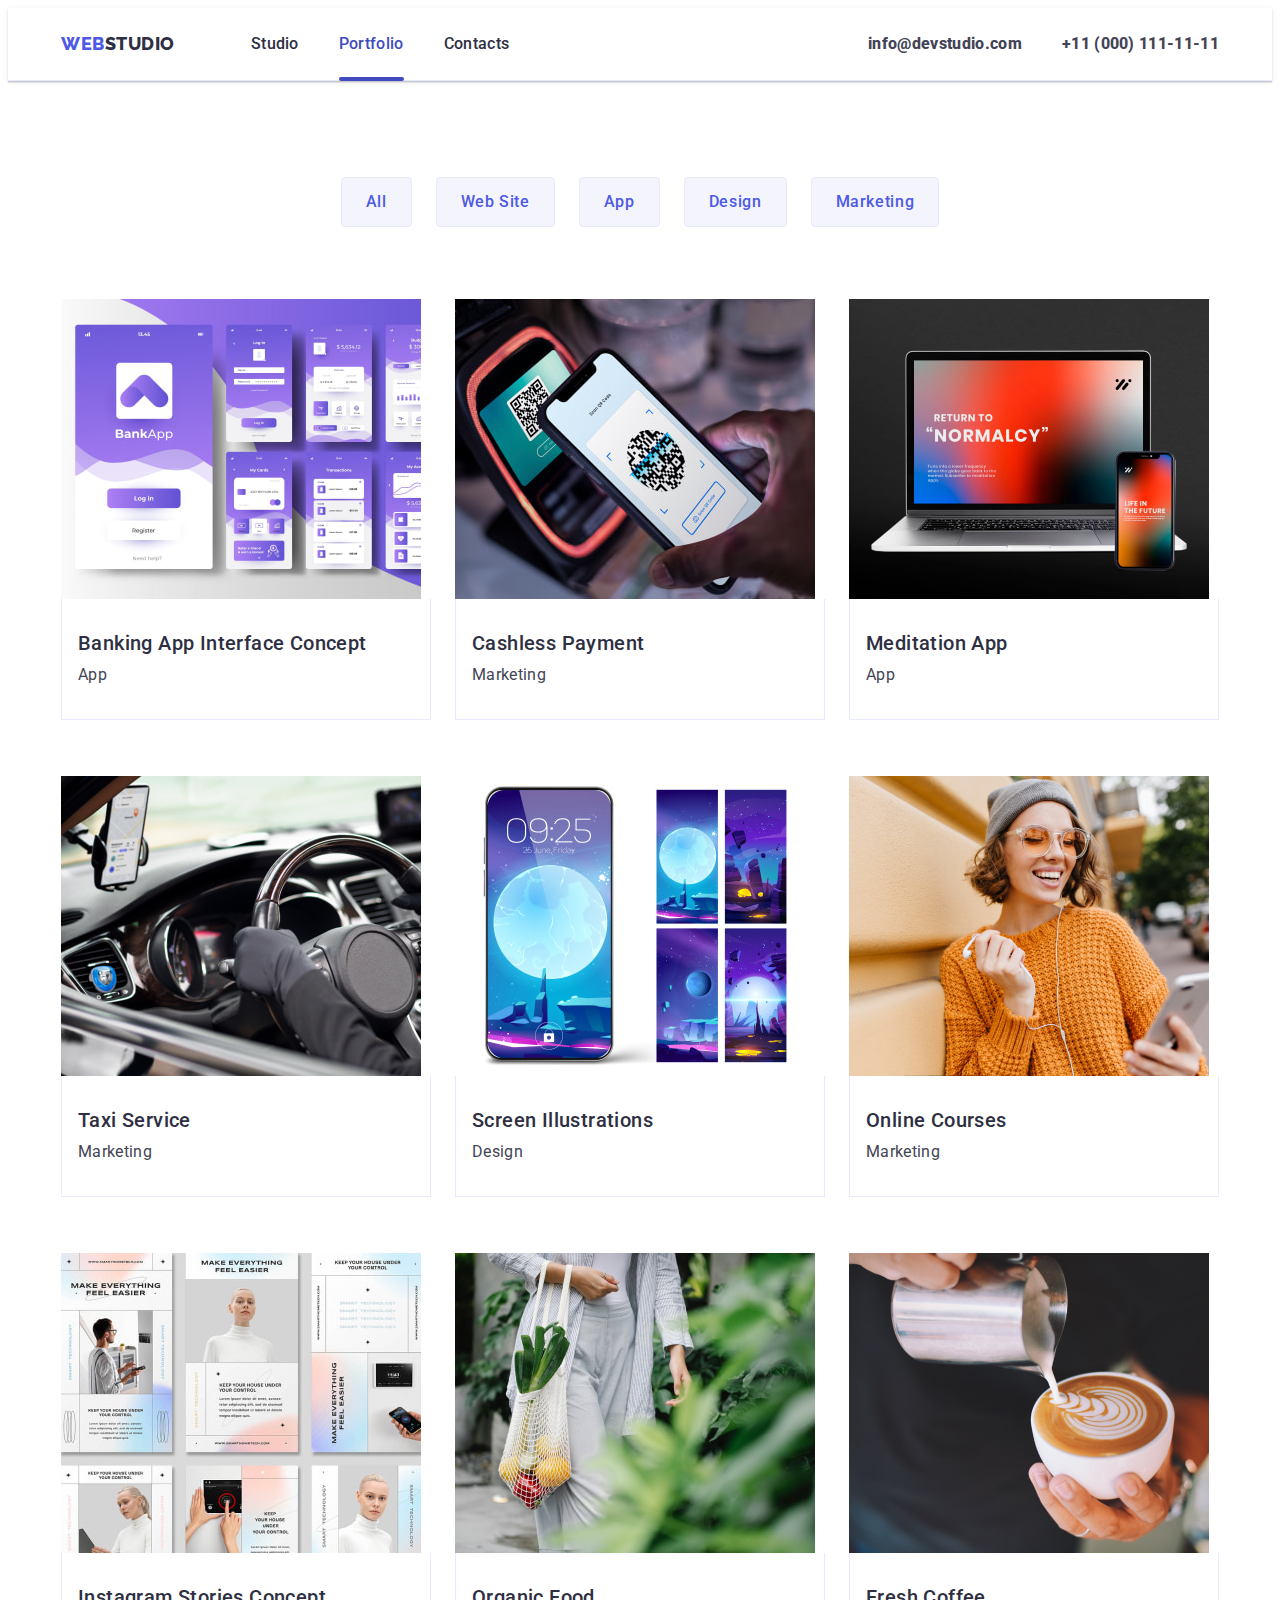
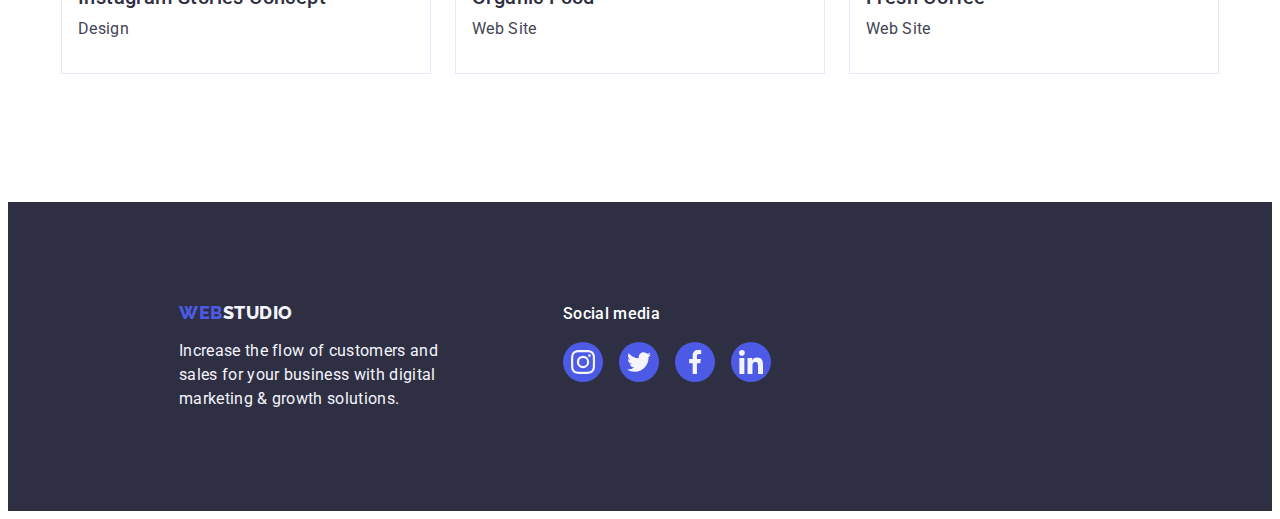
==== portfolio.html @ 024e352a "Initial commit" ====
<!DOCTYPE html>
<html lang="en">
  <head>
    <meta charset="UTF-8" />
    <meta name="viewport" content="width=device-width, initial-scale=1.0" />
    <title>Document</title>
    <link rel="preconnect" href="https://fonts.googleapis.com" />
    <link rel="preconnect" href="https://fonts.gstatic.com" crossorigin />
    <link
      href="https://fonts.googleapis.com/css2?family=Raleway:wght@800&family=Roboto:wght@400;500&display=swap"
      rel="stylesheet"
    />
    <link
      rel="stylesheet"
      href="https://cdnjs.cloudflare.com/ajax/libs/modern-normalize/2.0.0/modern-normalize.min.css"
      integrity="sha512-4xo8blKMVCiXpTaLzQSLSw3KFOVPWhm/TRtuPVc4WG6kUgjH6J03IBuG7JZPkcWMxJ5huwaBpOpnwYElP/m6wg=="
      crossorigin="anonymous"
      referrerpolicy="no-referrer"
    />
    <link rel="stylesheet" href="./css/styles.css" />
  </head>
  <body class="body-portfolio">
    <!--HEADER-->
    <header class="header">
      <div class="page container">
        <!--Навігація-->
        <nav class="navigation">
          <!--Логотип navigation-->
          <a class="logo link" href="./index.html"
            >WEB<span class="logo-two">Studio</span></a
          >
          <!--Список navigation-->
          <ul class="list header-list">
            <!--Перший пункт списку-->
            <li>
              <a class="guidance link" href="./index.html">Studio</a>
            </li>
            <!--Другий пункт списку-->
            <li>
              <a class="guidance current link" href="./portfolio.html"
                >Portfolio</a
              >
            </li>
            <!--Третій пункт списку-->
            <li>
              <a class="guidance link" href="">Contacts</a>
            </li>
          </ul>
        </nav>
        <!--Контактна інформація-->
        <address class="header-address">
          <!--Список address-->
          <ul class="list header-list">
            <!--Перший пункт списку-->
            <li>
              <a class="contacts-header link" href="mailto:info@devstudio.com"
                >info@devstudio.com</a
              >
            </li>
            <!--Другий пункт списку-->
            <li>
              <a class="contacts-header link" href="tel:+110001111111"
                >+11 (000) 111-11-11</a
              >
            </li>
          </ul>
        </address>
      </div>
    </header>
    <!--MAIN-->
    <main>
      <section class="first-section">
        <div class="container">
          <!--Перший елемент секції в MAIN-->
          <h1 class="visually-hidden">Portfolio</h1>
          <!--Перший список (Другий елемент)-->
          <ul class="list-item list">
            <li class="list-item-button">
              <button type="button" class="main-button-portfolio">All</button>
            </li>
            <li class="list-item-button">
              <button type="button" class="main-button-portfolio">
                Web Site
              </button>
            </li>
            <li class="list-item-button">
              <button type="button" class="main-button-portfolio">App</button>
            </li>
            <li class="list-item-button">
              <button type="button" class="main-button-portfolio">
                Design
              </button>
            </li>
            <li class="list-item-button">
              <button type="button" class="main-button-portfolio">
                Marketing
              </button>
            </li>
          </ul>
          <!--Другий список (Третій елемент)-->
          <ul class="list-page list">
            <!--Перший пункт списку-->
            <li class="items-page">
              <a href="" class="link link-items">
                <div class="items-page-container">
                  <img
                    src="./images/images/img8.jpg"
                    alt="Banking App Interface Concept"
                    width="360"
                  />
                  <p class="items-page-paragraph">
                    14 Stylish and User-Friendly App Design Concepts · Task
                    Manager App · Calorie Tracker App · Exotic Fruit Ecommerce
                    App · Cloud Storage App
                  </p>
                </div>
                <div class="holder">
                  <h2 class="project-text">Banking App Interface Concept</h2>
                  <p class="project-card-text">App</p>
                </div>
              </a>
            </li>
            <!--Другий пункт списку-->
            <li class="items-page">
              <a href="" class="link link-items">
                <div class="items-page-container">
                  <img
                    src="./images/images/img9.jpg"
                    alt="Cashless Payment"
                    width="360"
                  />
                  <p class="items-page-paragraph">
                    14 Stylish and User-Friendly App Design Concepts · Task
                    Manager App · Calorie Tracker App · Exotic Fruit Ecommerce
                    App · Cloud Storage App
                  </p>
                </div>
                <div class="holder">
                  <h2 class="project-text">Cashless Payment</h2>
                  <p class="project-card-text">Marketing</p>
                </div>
              </a>
            </li>
            <!--Третій пункт списку-->
            <li class="items-page">
              <a href="" class="link link-items">
                <div class="items-page-container">
                  <img
                    src="./images/images/img10.jpg"
                    alt="Meditation App"
                    width="360"
                  />
                  <p class="items-page-paragraph">
                    14 Stylish and User-Friendly App Design Concepts · Task
                    Manager App · Calorie Tracker App · Exotic Fruit Ecommerce
                    App · Cloud Storage App
                  </p>
                </div>
                <div class="holder">
                  <h2 class="project-text">Meditation App</h2>
                  <p class="project-card-text">App</p>
                </div>
              </a>
            </li>
            <!--Четвертий пункт списку-->
            <li class="items-page">
              <a href="" class="link link-items">
                <div class="items-page-container">
                  <img
                    src="./images/images/img11.jpg"
                    alt="Taxi Service"
                    width="360"
                  />
                  <p class="items-page-paragraph">
                    14 Stylish and User-Friendly App Design Concepts · Task
                    Manager App · Calorie Tracker App · Exotic Fruit Ecommerce
                    App · Cloud Storage App
                  </p>
                </div>
                <div class="holder">
                  <h2 class="project-text">Taxi Service</h2>
                  <p class="project-card-text">Marketing</p>
                </div>
              </a>
            </li>
            <!--П'ятий пункт списку-->
            <li class="items-page">
              <a href="" class="link link-items">
                <div class="items-page-container">
                  <img
                    src="./images/images/img12.jpg"
                    alt="Screen Illustrations"
                    width="360"
                  />
                  <p class="items-page-paragraph">
                    14 Stylish and User-Friendly App Design Concepts · Task
                    Manager App · Calorie Tracker App · Exotic Fruit Ecommerce
                    App · Cloud Storage App
                  </p>
                </div>
                <div class="holder">
                  <h2 class="project-text">Screen Illustrations</h2>
                  <p class="project-card-text">Design</p>
                </div>
              </a>
            </li>
            <!--Шостий пункт списку-->
            <li class="items-page">
              <a href="" class="link link-items">
                <div class="items-page-container">
                  <img
                    src="./images/images/img13.jpg"
                    alt="Online Courses"
                    width="360"
                  />
                  <p class="items-page-paragraph">
                    14 Stylish and User-Friendly App Design Concepts · Task
                    Manager App · Calorie Tracker App · Exotic Fruit Ecommerce
                    App · Cloud Storage App
                  </p>
                </div>
                <div class="holder">
                  <h2 class="project-text">Online Courses</h2>
                  <p class="project-card-text">Marketing</p>
                </div>
              </a>
            </li>
            <!--Сьомий пункт списку-->
            <li class="items-page">
              <a href="" class="link link-items">
                <div class="items-page-container">
                  <img
                    src="./images/images/img14.jpg"
                    alt="Instagram Stories Concept"
                    width="360"
                  />
                  <p class="items-page-paragraph">
                    14 Stylish and User-Friendly App Design Concepts · Task
                    Manager App · Calorie Tracker App · Exotic Fruit Ecommerce
                    App · Cloud Storage App
                  </p>
                </div>
                <div class="holder">
                  <h2 class="project-text">Instagram Stories Concept</h2>
                  <p class="project-card-text">Design</p>
                </div>
              </a>
            </li>
            <!--Восьмий пункт списку-->
            <li class="items-page">
              <a href="" class="link link-items">
                <div class="items-page-container">
                  <img
                    src="./images/images/img15.jpg"
                    alt="Organic Food"
                    width="360"
                  />
                  <p class="items-page-paragraph">
                    14 Stylish and User-Friendly App Design Concepts · Task
                    Manager App · Calorie Tracker App · Exotic Fruit Ecommerce
                    App · Cloud Storage App
                  </p>
                </div>
                <div class="holder">
                  <h2 class="project-text">Organic Food</h2>
                  <p class="project-card-text">Web Site</p>
                </div>
              </a>
            </li>
            <!--Дев'ятий пункт списку-->
            <li class="items-page">
              <a href="" class="link link-items">
                <div class="items-page-container">
                  <img
                    src="./images/images/img16.jpg"
                    alt="the process of making coffee"
                    width="360"
                  />
                  <p class="items-page-paragraph">
                    14 Stylish and User-Friendly App Design Concepts · Task
                    Manager App · Calorie Tracker App · Exotic Fruit Ecommerce
                    App · Cloud Storage App
                  </p>
                </div>
                <div class="holder">
                  <h2 class="project-text">Fresh Coffee</h2>
                  <p class="project-card-text">Web Site</p>
                </div>
              </a>
            </li>
          </ul>
        </div>
      </section>
    </main>
    <!--FOOTER-->
    <footer class="footer-dark-bg">
      <div class="container footer-container">
        <div class="two-footer-container">
          <a class="logo-web link" href="./index.html"
            >WEB<span class="logo-studio">Studio</span></a
          >
          <p class="footer-dark-bg-text">
            Increase the flow of customers and sales for your business with
            digital marketing & growth solutions.
          </p>
        </div>
        <div class="footer-container-icons">
          <p class="footer-text">Social media</p>
          <ul class="list footer-list">
            <li class="footer-items-icons">
              <a class="footer-link" href="https://www.instagram.com/">
                <svg class="footer-icons" width="24" height="24">
                  <use href="./images/icons.svg#icon-instagram-2"></use>
                </svg>
              </a>
            </li>
            <li class="footer-items-icons">
              <a class="footer-link" href="https://twitter.com/">
                <svg class="footer-icons" width="24" height="24">
                  <use href="./images/icons.svg#icon-twitter-2"></use>
                </svg>
              </a>
            </li>
            <li class="footer-items-icons">
              <a class="footer-link" href="https://www.facebook.com/">
                <svg class="footer-icons" width="24" height="24">
                  <use href="./images/icons.svg#icon-facebook-2"></use>
                </svg>
              </a>
            </li>
            <li class="footer-items-icons">
              <a class="footer-link" href="https://www.linkedin.com/">
                <svg class="footer-icons" width="24" height="24">
                  <use href="./images/icons.svg#icon-linkedin-2"></use>
                </svg>
              </a>
            </li>
          </ul>
        </div>
      </div>
    </footer>
  </body>
</html>
---- css/styles.css ----
body {
  background-color: #ffffff;
}

:root {
  --brand-color: #ffffff;
}

p {
  font-family: "Roboto";
  font-style: normal;
  font-weight: 400;
}

p,
h1,
h2,
h3,
h4,
h5,
h6 {
  margin: 0;
}

/*header*/
header {
  background: var(--white, #fff);
  flex-shrink: 0;
  font-family: "Roboto", sans-serif;
  font-weight: 800;
  font-size: 18px;
  line-height: 1.17;
  letter-spacing: 0.03em;
  border-bottom: 1px solid #e7e9fc;
  box-shadow: 0px 2px 1px rgba(46, 47, 66, 0.08),
    0px 1px 1px rgba(46, 47, 66, 0.16), 0px 1px 6px rgba(46, 47, 66, 0.08);
  display: flex;
}

.container {
  width: 1158px;
  margin: 0 auto;
  padding: 0 15px;
}

.page {
  display: flex;
  align-items: center;
  justify-content: space-between;
}

.navigation {
  display: flex;
  align-items: center;
}

.link {
  text-decoration: none;
}

/*.link:hover,
.link:focus {
  color: #404bbf;
}*/

.logo {
  color: #4d5ae5;
  text-transform: uppercase;
  font-family: "Raleway", sans-serif;
  font-weight: 800;
  font-size: 18px;
  line-height: 1.17;
  letter-spacing: 0.03em;
  display: flex;
  margin-right: 76px;
}

.logo:root {
  color: #4d5ae5;
}

.logo-two {
  color: #2e2f42;
}

.list {
  list-style: none;
  margin: 0;
  padding: 0;
}

.header-list {
  display: flex;
  gap: 40px;
}

.guidance {
  color: #2e2f42;
  font-weight: 500;
  font-size: 16px;
  line-height: 1.5;
  letter-spacing: 0.02em;
  display: block;
  padding: 24px 0;
  position: relative;
  transition: color 250ms cubic-bezier(0.4, 0, 0.2, 1);
}

.guidance:hover,
.guidance:focus,
.contacts:hover,
.contacts:focus,
.link:hover,
.link:focus,
.guidance.current {
  color: #404bbf;
}

.guidance::after {
  content: "";
  position: absolute;
  left: 0;
  bottom: -1px;
  transform: scaleX(0);
  width: 100%;
  height: 4px;
  background-color: #404bbf;
  border-radius: 2px;
}

.guidance:hover:after,
.guidance:focus:after,
.guidance.current:after {
  transform: scaleX(1);
}

.header-address {
  font-style: normal;
}

.contacts {
  color: #434455;
  font-family: Roboto;
  font-size: 16px;
  font-style: normal;
  font-weight: 400;
  line-height: 1.5;
  letter-spacing: 0.02em;
}

.contacts:root {
  color: #434455;
}

/*main*/
/*Перша секція основного контенту*/

img {
  display: block;
}

.dark-bg {
  max-width: 1440px;
  background: var(--navyblue, #2e2f42);
  flex-shrink: 0;
  padding: 188px 0;
  margin: 0 auto;
  background-image: linear-gradient(
      rgba(46, 47, 66, 0.7),
      rgba(46, 47, 66, 0.7)
    ),
    url(../images/images/people-office1.jpg);
  background-size: cover;
  background-repeat: no-repeat;
  background-position: center;
}

.visually-hidden {
  position: absolute;
  width: 1px;
  height: 1px;
  margin: -1px;
  border: 0;
  padding: 0;
  white-space: nowrap;
  clip-path: inset(100%);
  clip: rect(0 0 0 0);
  overflow: hidden;
}

.main-text {
  max-width: 496px;
  height: 120px;
  margin-left: auto;
  margin-right: auto;
  color: var(--white, #ffffff);
  text-align: center;
  font-family: Roboto;
  font-size: 56px;
  font-style: normal;
  font-weight: 700;
  line-height: 1.07;
  letter-spacing: 0.02em;
}

.main-button {
  background: #4d5ae5;
  font-family: "Roboto", sans-serif;
  font-weight: 500;
  font-size: 16px;
  line-height: 1.5;
  letter-spacing: 0.04em;
  color: #ffffff;
  cursor: pointer;
  display: block;
  text-align: center;
  min-width: 169px;
  height: 56px;
  border: none;
  border-radius: 4px;
  margin: 0 auto;
  transition: background-color 250ms cubic-bezier(0.4, 0, 0.2, 1);
}

.main-button:hover,
.main-button:focus {
  background-color: #404bbf;
}

/*Друга секція основного контенту*/

.two-section {
  padding: 120px 0;
}

.two-section .list {
  display: flex;
  gap: 24px;
  padding: 0;
}

.logo-icons {
  width: 64px;
  height: 64px;
  flex-shrink: 0;
}

.two-section-items {
  width: calc((100% - 72px) / 4);
}

.two-section-items-icons {
  width: 264px;
  height: 112px;
  flex-shrink: 0;
  border-radius: 4px;
  background: var(--cloud, #f4f4fd);
  display: flex;
  align-items: center;
  justify-content: center;
  margin-bottom: 8px;
}

.main-second-section {
  color: var(--navyblue, #2e2f42);
  font-family: Roboto;
  font-size: 20px;
  font-style: normal;
  font-weight: 500;
  line-height: 1.2;
  letter-spacing: 0.02em;
  margin-bottom: 8px;
}

.main-second-section-text {
  color: var(--slate, #434455);
  font-family: Roboto;
  font-size: 16px;
  font-style: normal;
  font-weight: 400;
  line-height: 1.5;
  letter-spacing: 0.02em;
}

/*Третя секція основного контенту*/

.third-section {
  padding-bottom: 120px;
}

.third-section .list {
  display: flex;
  gap: 24px;
  padding: 0;
}

.third-section-items {
  width: calc((100% - 48px) / 3);
}

.main-page-text {
  color: var(--navyblue, #2e2f42);
  text-align: center;
  font-family: Roboto;
  font-size: 36px;
  font-style: normal;
  font-weight: 700;
  line-height: 1.11;
  letter-spacing: 0.02em;
  text-transform: capitalize;
  margin-bottom: 72px;
}

/*Четверта секція основного контенту*/

.fourth-section {
  background: var(--cloud, #f4f4fd);
  flex-shrink: 0;
  padding: 120px 0;
}

.fourth-section .list {
  display: flex;
  gap: 24px;
}

.fourth-section-items {
  padding-bottom: 0px;
  justify-content: center;
  background-color: #ffffff;
  width: calc((100%-72px) / 4);
  border-radius: 0px 0px 4px 4px;
  box-shadow: 0px 2px 1px 0px rgba(46, 47, 66, 0.08),
    0px 1px 1px 0px rgba(46, 47, 66, 0.16),
    0px 1px 6px 0px rgba(46, 47, 66, 0.08);
}

.fourth-section-container {
  padding: 32px 0;
}

.main-fourth-section {
  color: var(--navyblue, #2e2f42);
  text-align: center;
  font-family: Roboto;
  font-size: 20px;
  font-style: normal;
  font-weight: 500;
  line-height: 1.2;
  letter-spacing: 0.02em;
  margin-bottom: 8px;
}

.main-fourth-section-text {
  color: var(--slate, #434455);
  text-align: center;
  font-size: 16px;
  line-height: 1.5;
  letter-spacing: 0.02em;
}

.list-icons {
  display: flex;
  justify-content: center;
  align-items: center;
  gap: 24px;
  padding-left: 0;
}

.fourth-section-items-icons {
  width: 40px;
  height: 40px;
}

.fourth-section-social-networks {
  width: 100%;
  height: 100%;
  background-color: #4d5ae5;
  border-radius: 50%;
  display: flex;
  justify-content: center;
  align-items: center;
  transition: background-color 250ms cubic-bezier(0.4, 0, 0.2, 1);
}

.fourth-section-social-networks:hover,
.fourth-section-social-networks:focus {
  background-color: #404bbf;
}

.fourth-section-icons {
  fill: #f4f4fd;
}

/*П*ята секція*/

.five-section {
  padding-top: 120px;
  padding-bottom: 120px;
}

.five-section-main-text {
  letter-spacing: 0.72px;
  color: var(--navyblue, #2e2f42);
  text-align: center;
  font-family: Roboto;
  font-size: 36px;
  font-style: normal;
  font-weight: 700;
  line-height: 1.11; /* 111.111% */
  text-transform: capitalize;
  margin-bottom: 72px;
}

.five-section-main-text:root {
  color: #2e2f42;
}

.five-section-list {
  display: flex;
  justify-content: center;
  align-items: center;
  gap: 24px;
}

.five-section-link {
  width: 100%;
  height: 100%;
  border: 1px solid #8e8f99;
  border-radius: 4px;
  display: flex;
  align-items: center;
  justify-content: center;
  color: #8e8f99;
  transition: border-color 250ms cubic-bezier(0.4, 0, 0.2, 1),
    color 250ms cubic-bezier(0.4, 0, 0.2, 1);
}

.five-section-link:hover,
.five-section-link:focus {
  border-color: #404bbf;
  color: #404bbf;
}

.five-section-link:root {
  color: #8e8f99;
}

.five-section-items {
  width: calc((100% - 120px) / 6);
  height: 88px;
  transition: border-color 250ms cubic-bezier(0.4, 0, 0.2, 1);
}

.five-section-icons {
  fill: currentColor;
}

/*footer*/

.footer-dark-bg {
  background: var(--navyblue, #2e2f42);
  flex-shrink: 0;
  padding: 100px 0;
  display: flex;
}

.footer-container {
  align-items: baseline;
  margin-right: 120px;
  margin-left: 156px;
  display: flex;
}

.two-footer-container {
  margin-right: 120px;
}

.logo-web {
  color: #4d5ae5;
  font-family: "Raleway", sans-serif;
  font-size: 18px;
  font-style: normal;
  font-weight: 800;
  justify-content: center;
  line-height: 1.17;
  letter-spacing: 0.03em;
  text-transform: uppercase;
  display: inline-block;
  margin-bottom: 16px;
}

.logo-studio {
  color: #f4f4fd;
}

.footer-dark-bg-text {
  color: var(--cloud, #f4f4fd);
  font-size: 16px;
  line-height: 1.5;
  letter-spacing: 0.02em;
  max-width: 264px;
}

.footer-text {
  color: #ffffff;
  font-family: Roboto;
  font-size: 16px;
  font-style: normal;
  font-weight: 500;
  line-height: 1.5; /* 150% */
  letter-spacing: 0.02em;
  margin-bottom: 16px;
}

.footer-text:root {
  color: #ffffff;
}

.footer-list {
  display: flex;
  gap: 16px;
}

.footer-items-icons {
  width: 40px;
  height: 40px;
}

.footer-link {
  width: 100%;
  height: 100%;
  background-color: #4d5ae5;
  border-radius: 50%;
  display: flex;
  align-items: center;
  justify-content: center;
  transition: background-color 250ms cubic-bezier(0.4, 0, 0.2, 1);
}

.footer-link:root {
  background-color: #4d5ae5;
}

.footer-link:hover,
.footer-link:focus {
  background-color: #31d0aa;
}

.footer-icons {
  fill: #f4f4fd;
  transition: background-color 250ms cubic-bezier(0.4, 0, 0.2, 1);
}

.footer-icons:root {
  fill: #f4f4fd;
}

/*main portfolio*/
/*ст.2 (Портфоліо)*/

.body-portfolio {
  color: #434455;
  font-family: "Roboto", sans-serif;
}

/*Навігація початок*/

.header-link {
  font-weight: 500;
  font-size: 16px;
  line-height: 1.5;
  letter-spacing: 0.02em;
  color: #2e2f42;
  padding: 24px 0;
  transition: color 250ms cubic-bezier(0.4, 0, 0.2, 1);
}

.header-link:hover,
.header-link:focus {
  color: #404bbf;
}

.header-link:root {
  color: #2e2f42;
}

/*Навігація кінець*/

.first-section {
  padding-top: 96px;
  padding-bottom: 120px;
}

.list-item {
  justify-content: center;
  display: flex;
  gap: 24px;
  margin-bottom: 72px;
}

.main-button-portfolio {
  line-height: 1.5;
  font-family: "Roboto", sans-serif;
  font-weight: 500;
  font-size: 16px;
  letter-spacing: 0.04em;
  color: #4d5ae5;
  background-color: #f4f4fd;
  cursor: pointer;
  padding: 12px 24px;
  border: 1px solid #e7e9fc;
  border-radius: 4px;
  transition: color 250ms cubic-bezier(0.4, 0, 0.2, 1),
    background-color 250ms cubic-bezier(0.4, 0, 0.2, 1),
    border-color 250ms cubic-bezier(0.4, 0, 0.2, 1),
    box-shadow 250ms cubic-bezier(0.4, 0, 0.2, 1);
}

.main-button-portfolio:hover,
.main-button-portfolio:focus {
  color: #ffffff;
  background-color: #404bbf;
  border: 1px solid transparent;
  box-shadow: 0px 3px 1px rgba(0, 0, 0, 0.1), 0px 2px 1px rgba(0, 0, 0, 0.08),
    0px 2px 2px rgba(0, 0, 0, 0.12);
}

.list-page {
  display: flex;
  flex-wrap: wrap;
  column-gap: 24px;
  row-gap: 48px;
  padding: 0;
}

.list-page .list {
  padding: 0;
  margin: 0;
}

.items-page {
  width: calc((100% - 48px) / 3);
  transition: box-shadow 250ms cubic-bezier(0.4, 0, 0.2, 1);
}

.link-items {
  display: block;
  transition: box-shadow 250ms cubic-bezier(0.4, 0, 0.2, 1);
}

.link-items:hover,
.link-items:focus {
  box-shadow: 0px 2px 1px 0px rgba(46, 47, 66, 0.08),
    0px 1px 1px 0px rgba(46, 47, 66, 0.16),
    0px 1px 6px 0px rgba(46, 47, 66, 0.08);
}

.items-page-container {
  position: relative;
  overflow: hidden;
}

.items-page-paragraph {
  position: absolute;
  top: 0;
  font-size: 16px;
  line-height: 1.5;
  letter-spacing: 0.02em;
  color: #f4f4fd;
  padding: 40px 32px;
  background-color: #4d5ae5;
  height: 100%;
  width: 100%;
  transform: translateY(100%);
  transition: transform 250ms cubic-bezier(0.4, 0, 0.2, 1);
}

.link-items:hover .items-page-paragraph,
.link-items:focus .items-page-paragraph {
  transform: translateY(0%);
}

.items-page-paragraph:root {
  color: #f4f4fd;
}

.holder {
  padding: 32px 16px;
  border: 1px solid #e7e9fc;
  border-top: none;
  margin-bottom: 8px;
}

.contacts-header {
  font-size: 16px;
  line-height: 1.5;
  letter-spacing: 0.02em;
  color: #434455;
  transition: color 250ms cubic-bezier(0.4, 0, 0.2, 1);
}

.contacts-header:root {
  color: #434455;
}

.contacts-header:hover,
.contacts-header:focus {
  color: #404bbf;
}

.project-text {
  font-family: Roboto;
  font-size: 20px;
  font-style: normal;
  font-weight: 500;
  line-height: 1.2;
  letter-spacing: 0.02em;
  color: #2e2f42;
  margin-bottom: 8px;
}

.project-text:root {
  color: #2e2f42;
}

.project-card-text {
  font-size: 16px;
  line-height: 1.5;
  letter-spacing: 0.02em;
  color: #434455;
}

.project-card-text:root {
  color: #434455;
}

.project-card-text:hover {
  transform: translateY(0%);
}

.modal {
  position: fixed;
  top: 0;
  left: 0;
  width: 100%;
  height: 100%;
  background-color: rgba(46, 47, 66, 0.4);
  transition: opacity 250ms cubic-bezier(0.4, 0, 0.2, 1),
    visibility 250ms cubic-bezier(0.4, 0, 0.2, 1);
}

.is-hidden {
  opacity: 0;
  visibility: hidden;
  pointer-events: none;
}

.modal-window {
  position: absolute;
  top: 50%;
  left: 50%;
  transform: translate(-50%, -50%) scale(1);
  width: 408px;
  min-height: 584px;
  background: #fcfcfc;
  box-shadow: 0px 1px 1px rgba(0, 0, 0, 0.14), 0px 1px 3px rgba(0, 0, 0, 0.12),
    0px 2px 1px rgba(0, 0, 0, 0.2);
  border-radius: 4px;
  transition: transform 250ms cubic-bezier(0.4, 0, 0.2, 1);
}

.button-modal {
  position: absolute;
  top: 24px;
  right: 24px;
  width: 24px;
  height: 24px;
  border-radius: 50%;
  display: flex;
  align-items: center;
  justify-content: center;
  background-color: #e7e9fc;
  border: 1px solid rgba(0, 0, 0, 0.1);
  padding: 0;
  cursor: pointer;
  transition: background-color 250ms cubic-bezier(0.4, 0, 0.2, 1),
    border 250ms cubic-bezier(0.4, 0, 0.2, 1);
}

.button-modal:hover,
.button-modal:focus {
  background-color: #404bbf;
  border: none;
}

.modal-icons {
  transition: fill 250ms cubic-bezier(0.4, 0, 0.2, 1);
}

.button-modal:hover svg {
  fill: #ffffff;
}

.button-modal:focus svg {
  fill: #ffffff;
}
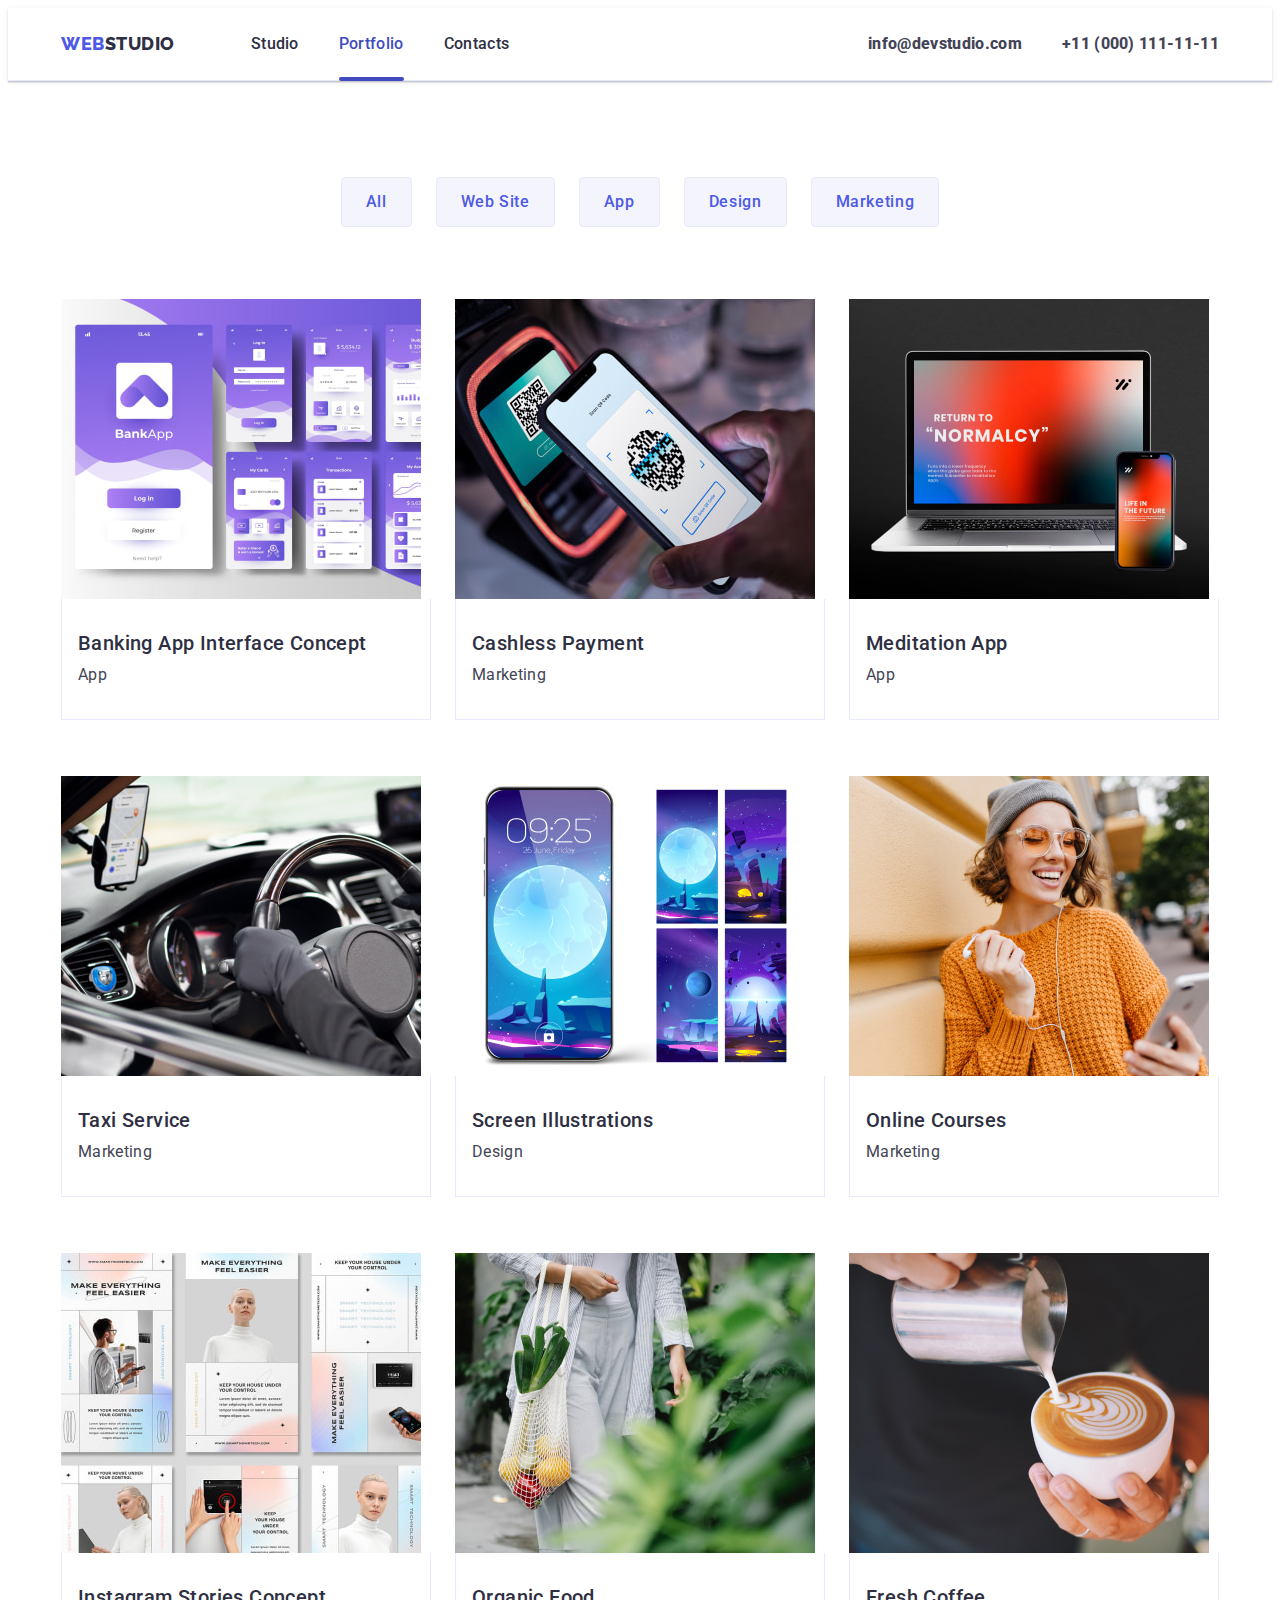
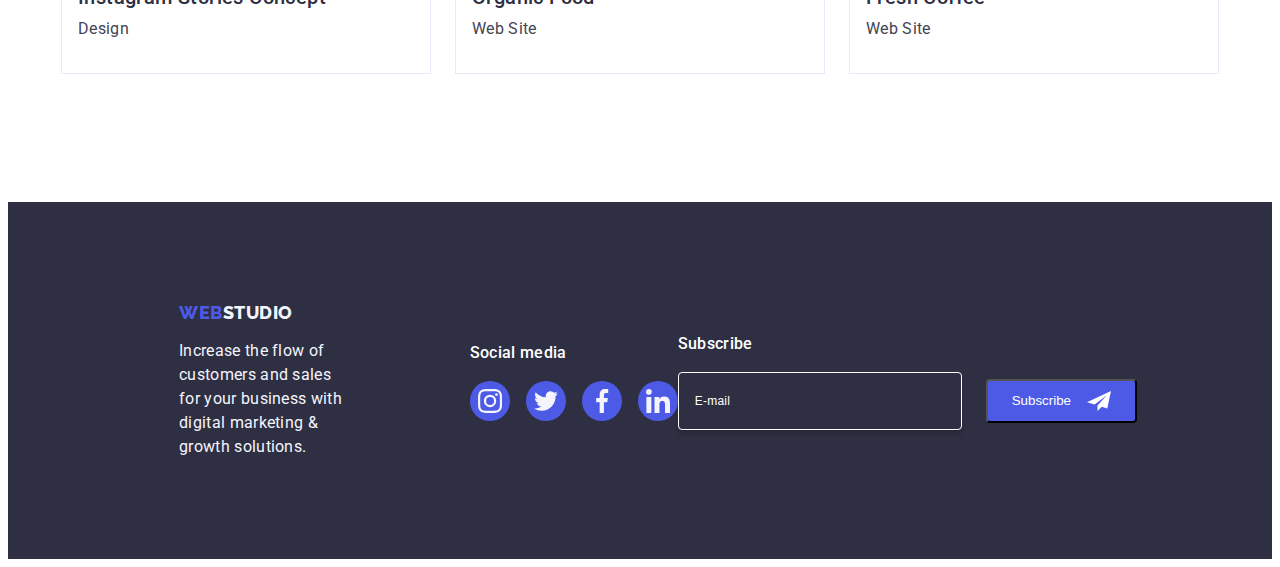
==== commit 4f76f4f3: "Stylization" ====
--- a/portfolio.html
+++ b/portfolio.html
@@ -337,6 +337,23 @@
             </li>
           </ul>
         </div>
+        <div class="footer-subscribe">
+          <p class="button-subscribe-text">Subscribe</p>
+          <form class="footer-form" name="subscribe_form">
+            <input
+              name="subscribe_email"
+              class="footer-form-input"
+              type="email"
+              placeholder="E-mail"
+            />
+            <button class="button-subscribe" type="submit">
+              Subscribe
+              <svg class="button-subscribe-icons" width="24" height="24">
+                <use href="./images/icons.svg#icon-Frame-3"></use>
+              </svg>
+            </button>
+          </form>
+        </div>
       </div>
     </footer>
   </body>
--- a/css/styles.css
+++ b/css/styles.css
@@ -466,7 +466,7 @@
 }
 
 .footer-container {
-  align-items: baseline;
+  align-items: center;
   margin-right: 120px;
   margin-left: 156px;
   display: flex;
@@ -738,6 +738,77 @@
 .project-card-text:hover {
   transform: translateY(0%);
 }
+
+/*Footer form*/
+
+.footer-subscribe {
+  margin-left: auto;
+}
+
+.button-subscribe-text {
+  color: #ffffff;
+  font-family: Roboto;
+  font-size: 16px;
+  font-style: normal;
+  font-weight: 500;
+  line-height: 1.5; /* 150% */
+  letter-spacing: 0.02em;
+  margin-bottom: 16px;
+}
+
+.footer-form {
+  display: flex;
+  align-items: center;
+  gap: 24px;
+}
+
+.footer-form-input {
+  width: 264px;
+  height: 40px;
+  padding-top: 8px;
+  padding-bottom: 8px;
+  padding-left: 16px;
+  font-size: 12px;
+  letter-spacing: 0.02em;
+  outline: transparent;
+  background-color: transparent;
+  color: var(--white, #fff);
+  border-radius: 4px;
+  border: 1px solid var(--white, #fff);
+  box-shadow: 0px 4px 4px 0px rgba(0, 0, 0, 0.15);
+}
+
+.footer-form-input:hover,
+.footer-form-input:focus {
+  border: 1px solid #4d5ae5;
+}
+
+.footer-form-input::placeholder {
+  color: var(--white, #fff);
+}
+
+.button-subscribe {
+  display: inline-flex;
+  padding: 8px 24px;
+  justify-content: center;
+  align-items: center;
+  gap: 16px;
+  border-radius: 4px;
+  background: var(--iris, #4d5ae5);
+  color: var(--white, #fff);
+  text-align: center;
+}
+
+.button-subscribe:hover,
+.button-subscribe:focus {
+  background-color: #404bbf;
+}
+
+.button-subscribe-icons {
+  fill: #fff;
+}
+
+/*Modal window*/
 
 .modal {
   position: fixed;
@@ -768,6 +839,7 @@
     0px 2px 1px rgba(0, 0, 0, 0.2);
   border-radius: 4px;
   transition: transform 250ms cubic-bezier(0.4, 0, 0.2, 1);
+  padding: 72px 24px;
 }
 
 .button-modal {
@@ -805,3 +877,139 @@
 .button-modal:focus svg {
   fill: #ffffff;
 }
+
+.modal-caption {
+  color: #2e2f42;
+  text-align: center;
+  font-size: 16px;
+  font-weight: 500;
+  line-height: 1.16;
+  letter-spacing: 0.02em;
+}
+
+.textarea-comment {
+  width: 100%;
+  height: 120px;
+  padding: 8px 16px;
+  border-radius: 4px;
+  resize: none;
+  font-size: 12px;
+  letter-spacing: 0.04em;
+  border: 1px solid var(--navyblue-modal, rgba(46, 47, 66, 0.4));
+  margin-bottom: 16px;
+  outline: transparent;
+  transition: border-color var(--animation);
+}
+
+.textarea-comment::placeholder {
+  color: var(--navyblue-modal, rgba(46, 47, 66, 0.4));
+}
+
+.modal-form-input {
+  width: 100%;
+  height: 40px;
+  font-size: 12px;
+  letter-spacing: 0.04em;
+  border-radius: 4px;
+  border: 1px solid var(--navyblue-modal, rgba(46, 47, 66, 0.4));
+  padding: 11px 16px;
+  outline: transparent;
+  transition: border-color var(--animation);
+}
+
+.modal-form-input:hover,
+.modal-form-input:focus,
+.textarea-comment:hover,
+.textarea-comment:focus {
+  border-color: var(--iris, #4d5ae5);
+}
+
+.modal-form-input {
+  padding-left: 38px;
+}
+
+.modal-form-icon {
+  position: absolute;
+  top: 50%;
+  left: 0;
+  fill: #2e2f42;
+  transform: translateX(16px) translateY(-50%);
+  pointer-events: none;
+  transition: fiil var(--animation);
+}
+
+.modal-form-input:hover + .modal-form-icon,
+.modal-form-input:focus + .modal-form-icon {
+  fill: #4d5ae5;
+}
+
+.modal-form-label {
+  color: var(--lightslate, #8e8f99);
+  font-size: 12px;
+  font-weight: 400;
+  line-height: 14px; /* 116.667% */
+  letter-spacing: 0.04em;
+  display: block;
+  margin-top: 16px;
+  margin-bottom: 4px;
+}
+
+.modal-form-field {
+  margin-bottom: 8px;
+  position: relative;
+}
+
+/*.modal-form-field:hover,
+.modal-form-field:focus {
+  border: 1px solid #4d5ae5;
+}*/
+
+.modal-form-agrement {
+  font-size: 12px;
+  color: var(--lightslate, #8e8f99);
+  letter-spacing: 0.04em;
+}
+
+.agreement-checkbox {
+  display: inline-flex;
+  align-items: center;
+  justify-content: center;
+  width: 16px;
+  height: 16px;
+  margin-right: 8px;
+  color: transparent;
+  border-radius: 2px;
+  border: 1px solid rgba(46, 47, 66, 0.4);
+  transition: background-color var(--animation), border-color var(--animation),
+    color var(--animation);
+}
+
+input[type="checkbox"]:checked + .agreement-checkbox {
+  background-color: #404bbf;
+  border-color: #404bbf;
+  color: #ffffff;
+}
+
+.agreement-checkbox-icon {
+  fill: currentColor;
+}
+
+.modal-form-link {
+  color: var(--iris, #4d5ae5);
+}
+
+.modal-form-button {
+  margin-top: 24px;
+  padding: 16px 32px;
+  display: inline-flex;
+  align-items: flex-start;
+  color: var(--white, #fff);
+  text-align: center;
+  font-size: 16px;
+  gap: 10px;
+  letter-spacing: 0.04em;
+  border-radius: 4px;
+  background: var(--iris, #4d5ae5);
+  box-shadow: 0px 4px 4px 0px rgba(0, 0, 0, 0.15);
+  margin: 24px 120px;
+}
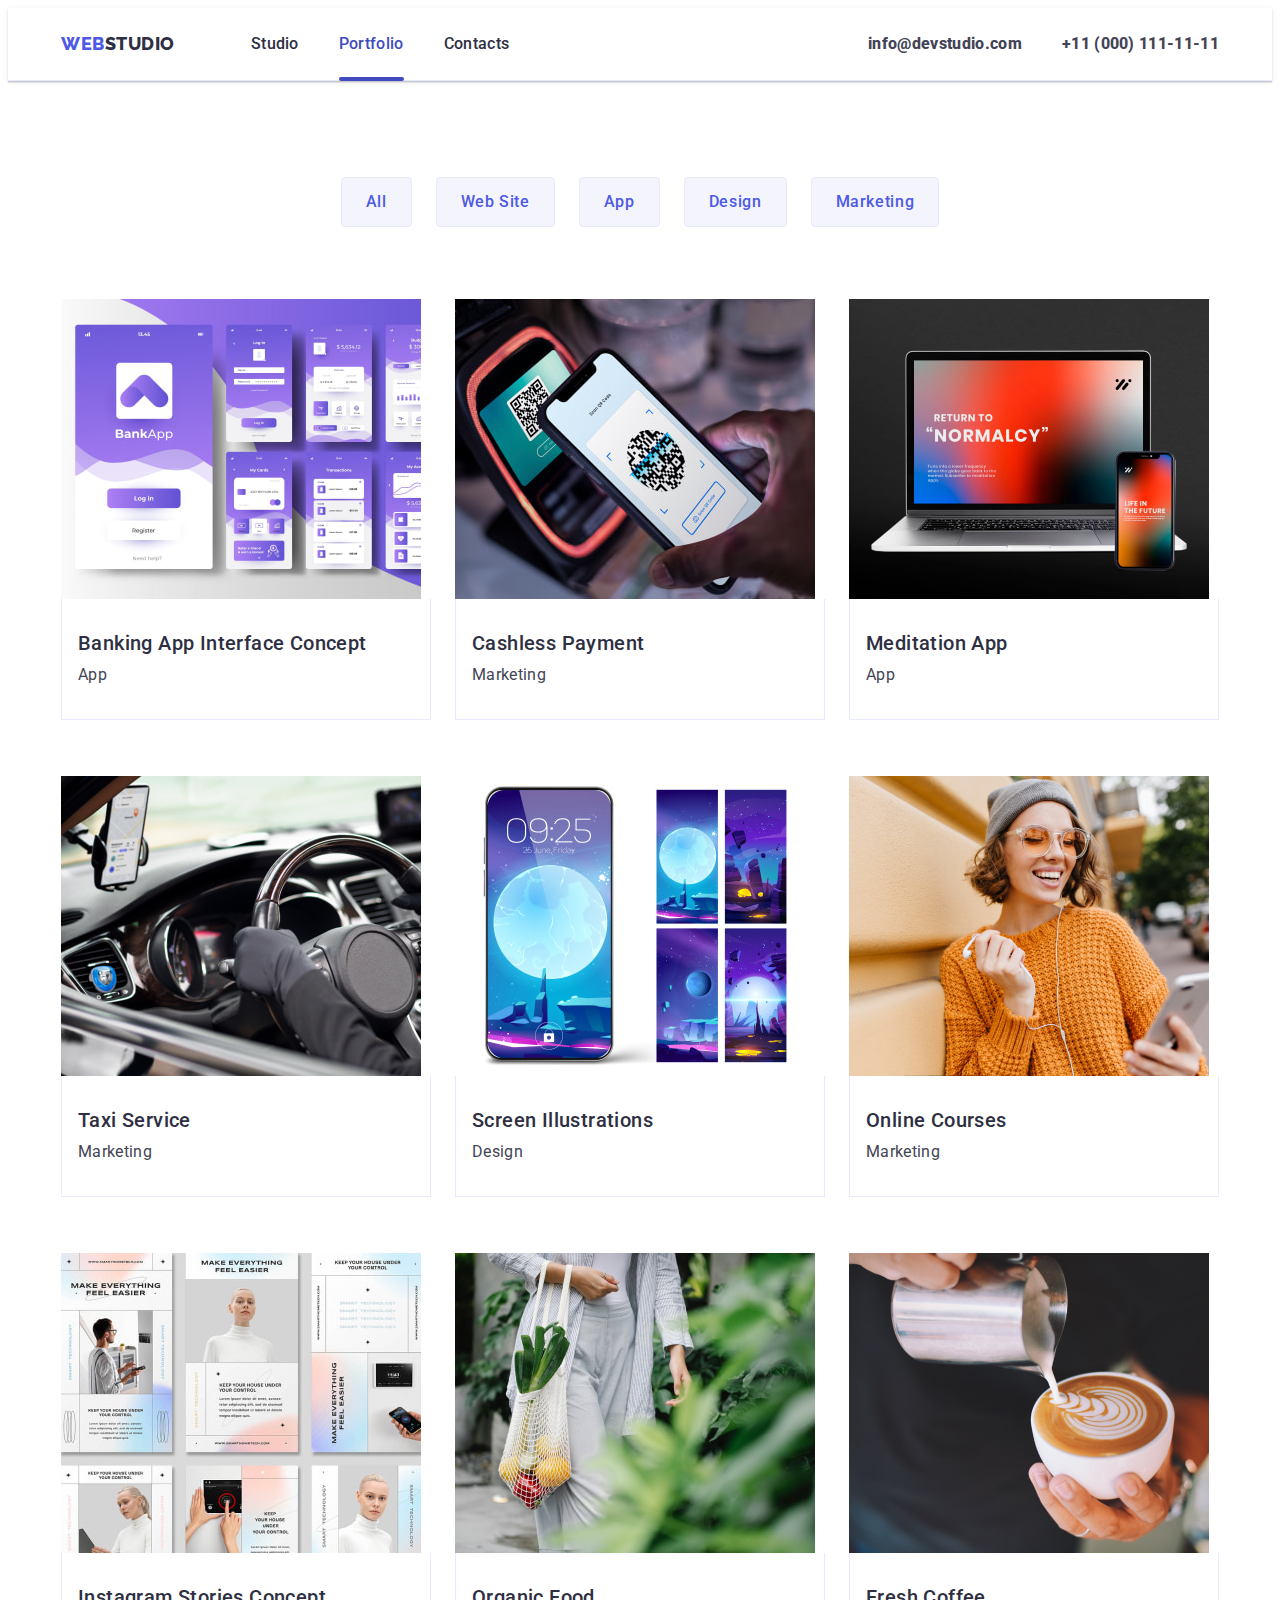
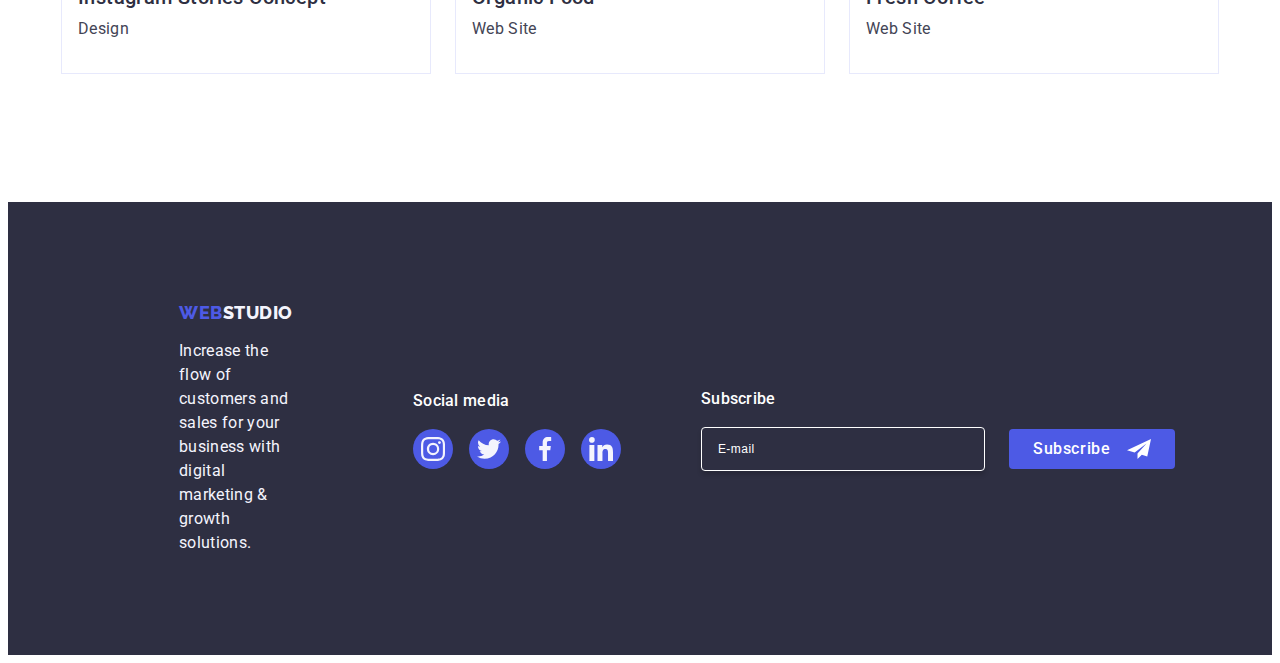
==== commit ea83b0c8: "adjustment" ====
--- a/portfolio.html
+++ b/portfolio.html
@@ -340,12 +340,15 @@
         <div class="footer-subscribe">
           <p class="button-subscribe-text">Subscribe</p>
           <form class="footer-form" name="subscribe_form">
-            <input
-              name="subscribe_email"
-              class="footer-form-input"
-              type="email"
-              placeholder="E-mail"
-            />
+            <label class="footer-form-label" for="subscribe-email">
+              <input
+                id="subscribe-email"
+                name="subscribe-email"
+                class="footer-form-input"
+                type="email"
+                placeholder="E-mail"
+              />
+            </label>
             <button class="button-subscribe" type="submit">
               Subscribe
               <svg class="button-subscribe-icons" width="24" height="24">
--- a/css/styles.css
+++ b/css/styles.css
@@ -742,7 +742,7 @@
 /*Footer form*/
 
 .footer-subscribe {
-  margin-left: auto;
+  margin-left: 80px;
 }
 
 .button-subscribe-text {
@@ -765,17 +765,15 @@
 .footer-form-input {
   width: 264px;
   height: 40px;
-  padding-top: 8px;
-  padding-bottom: 8px;
+  border: 1px solid #ffffff;
+  background-color: transparent;
+  font-size: 12px;
+  line-height: 1.5;
+  letter-spacing: 0.04em;
   padding-left: 16px;
-  font-size: 12px;
-  letter-spacing: 0.02em;
-  outline: transparent;
-  background-color: transparent;
-  color: var(--white, #fff);
+  box-shadow: 0px 4px 4px 0px rgba(0, 0, 0, 0.15);
   border-radius: 4px;
-  border: 1px solid var(--white, #fff);
-  box-shadow: 0px 4px 4px 0px rgba(0, 0, 0, 0.15);
+  color: #ffffff;
 }
 
 .footer-form-input:hover,
@@ -784,18 +782,26 @@
 }
 
 .footer-form-input::placeholder {
+  color: #ffffff;
+}
+
+.button-subscribe {
+  min-width: 165px;
+  height: 40px;
+  display: inline-flex;
+  justify-content: center;
+  align-items: center;
+  font-family: "Roboto", sans-serif;
+  font-size: 16px;
+  font-weight: 500;
+  line-height: 1.5;
+  letter-spacing: 0.04em;
   color: var(--white, #fff);
-}
-
-.button-subscribe {
-  display: inline-flex;
+  cursor: pointer;
+  background-color: var(--iris, #4d5ae5);
+  border: none;
   padding: 8px 24px;
-  justify-content: center;
-  align-items: center;
-  gap: 16px;
   border-radius: 4px;
-  background: var(--iris, #4d5ae5);
-  color: var(--white, #fff);
   text-align: center;
 }
 
@@ -806,6 +812,7 @@
 
 .button-subscribe-icons {
   fill: #fff;
+  margin-left: 16px;
 }
 
 /*Modal window*/
@@ -819,6 +826,7 @@
   background-color: rgba(46, 47, 66, 0.4);
   transition: opacity 250ms cubic-bezier(0.4, 0, 0.2, 1),
     visibility 250ms cubic-bezier(0.4, 0, 0.2, 1);
+  padding: 72px 24px 24px 24px;
 }
 
 .is-hidden {
@@ -879,49 +887,56 @@
 }
 
 .modal-caption {
+  font-weight: 500;
+  font-size: 16px;
+  line-height: 1.5;
+  text-align: center;
+  letter-spacing: 0.02em;
   color: #2e2f42;
-  text-align: center;
-  font-size: 16px;
-  font-weight: 500;
-  line-height: 1.16;
-  letter-spacing: 0.02em;
-}
-
-.textarea-comment {
-  width: 100%;
-  height: 120px;
-  padding: 8px 16px;
-  border-radius: 4px;
-  resize: none;
+  margin-bottom: 16px;
+}
+
+.modal-caption:root {
+  color: #2e2f42;
+}
+
+.modal-form-conteiner {
+  margin-bottom: 8px;
+}
+
+.modal-form-label {
   font-size: 12px;
+  line-height: 1.17;
   letter-spacing: 0.04em;
-  border: 1px solid var(--navyblue-modal, rgba(46, 47, 66, 0.4));
-  margin-bottom: 16px;
-  outline: transparent;
-  transition: border-color var(--animation);
-}
-
-.textarea-comment::placeholder {
-  color: var(--navyblue-modal, rgba(46, 47, 66, 0.4));
+  color: #8e8f99;
+  display: block;
+  margin-bottom: 4px;
+}
+
+.modal-form-label:root {
+  color: #8e8f99;
+}
+
+.modal-form-field {
+  position: relative;
 }
 
 .modal-form-input {
   width: 100%;
   height: 40px;
-  font-size: 12px;
-  letter-spacing: 0.04em;
+  border: 1px solid var(--navyblue-modal, rgba(46, 47, 66, 0.4));
   border-radius: 4px;
-  border: 1px solid var(--navyblue-modal, rgba(46, 47, 66, 0.4));
-  padding: 11px 16px;
+  background-color: transparent;
+  padding-left: 38px;
   outline: transparent;
-  transition: border-color var(--animation);
+  transition: border-color 250ms cubic-bezier(0.4, 0, 0.2, 1);
 }
 
 .modal-form-input:hover,
 .modal-form-input:focus,
 .textarea-comment:hover,
 .textarea-comment:focus {
-  border-color: var(--iris, #4d5ae5);
+  border-color: #4d5ae5;
 }
 
 .modal-form-input {
@@ -931,9 +946,10 @@
 .modal-form-icon {
   position: absolute;
   top: 50%;
-  left: 0;
+  left: 16px;
+  transform: translateY(-50%);
+  transition: fill 250ms cubic-bezier(0.4, 0, 0.2, 1);
   fill: #2e2f42;
-  transform: translateX(16px) translateY(-50%);
   pointer-events: none;
   transition: fiil var(--animation);
 }
@@ -943,73 +959,99 @@
   fill: #4d5ae5;
 }
 
-.modal-form-label {
-  color: var(--lightslate, #8e8f99);
+.modal-form-comment {
+  margin-bottom: 16px;
+}
+
+.textarea-comment {
+  width: 100%;
+  height: 120px;
   font-size: 12px;
-  font-weight: 400;
-  line-height: 14px; /* 116.667% */
+  line-height: 1.17;
   letter-spacing: 0.04em;
+  color: rgba(46, 47, 66, 0.4);
+  border: 1px solid rgba(46, 47, 66, 0.4);
+  border-radius: 4px;
+  background-color: transparent;
+  padding: 8px 16px;
+  outline: transparent;
+  resize: none;
+  transition: border-color 250ms cubic-bezier(0.4, 0, 0.2, 1);
+}
+
+.textarea-comment:focus {
+  border-color: #4d5ae5;
+}
+
+.textarea-comment::placeholder {
+  color: var(--navyblue-modal, rgba(46, 47, 66, 0.4));
+}
+
+.modal-form-conteiner-checkbox {
+  margin-bottom: 24px;
+}
+
+.modal-form-agrement {
   display: block;
-  margin-top: 16px;
-  margin-bottom: 4px;
-}
-
-.modal-form-field {
-  margin-bottom: 8px;
-  position: relative;
-}
-
-/*.modal-form-field:hover,
-.modal-form-field:focus {
-  border: 1px solid #4d5ae5;
-}*/
-
-.modal-form-agrement {
   font-size: 12px;
-  color: var(--lightslate, #8e8f99);
+  line-height: 1.17;
   letter-spacing: 0.04em;
+  color: #8e8f99;
+}
+
+.modal-form-agrement:root {
+  color: #8e8f99;
 }
 
 .agreement-checkbox {
-  display: inline-flex;
-  align-items: center;
-  justify-content: center;
   width: 16px;
   height: 16px;
-  margin-right: 8px;
-  color: transparent;
+  border: 1px solid rgba(46, 47, 66, 0.4);
   border-radius: 2px;
-  border: 1px solid rgba(46, 47, 66, 0.4);
-  transition: background-color var(--animation), border-color var(--animation),
-    color var(--animation);
+  transition: background-color 250ms cubic-bezier(0.4, 0, 0.2, 1),
+    border 250ms cubic-bezier(0.4, 0, 0.2, 1),
+    fill 250ms cubic-bezier(0.4, 0, 0.2, 1);
+  display: inline-flex;
+  align-items: center;
+  justify-content: center;
+  fill: transparent;
 }
 
 input[type="checkbox"]:checked + .agreement-checkbox {
   background-color: #404bbf;
-  border-color: #404bbf;
+  border: none;
+  fill: #f4f4fd;
+}
+
+.agreement-checkbox-icon {
+  fill: #f4f4fd;
+}
+
+.modal-form-link {
+  color: #4d5ae5;
+}
+
+.modal-form-link:root {
+  color: #4d5ae5;
+}
+
+.modal-form-button {
+  display: block;
+  min-width: 169px;
+  height: 56px;
+  font-family: "Roboto", sans-serif;
+  font-size: 16px;
+  font-weight: 500;
+  line-height: 1.5;
+  letter-spacing: 0.04em;
   color: #ffffff;
-}
-
-.agreement-checkbox-icon {
-  fill: currentColor;
-}
-
-.modal-form-link {
-  color: var(--iris, #4d5ae5);
-}
-
-.modal-form-button {
-  margin-top: 24px;
-  padding: 16px 32px;
-  display: inline-flex;
-  align-items: flex-start;
-  color: var(--white, #fff);
-  text-align: center;
-  font-size: 16px;
-  gap: 10px;
-  letter-spacing: 0.04em;
+  cursor: pointer;
+  background-color: #4d5ae5;
+  border: none;
   border-radius: 4px;
-  background: var(--iris, #4d5ae5);
+  transition: background-color 250ms cubic-bezier(0.4, 0, 0.2, 1);
   box-shadow: 0px 4px 4px 0px rgba(0, 0, 0, 0.15);
-  margin: 24px 120px;
-}
+  margin-right: 120px;
+  margin-bottom: 24px;
+  margin-left: 119px;
+}
